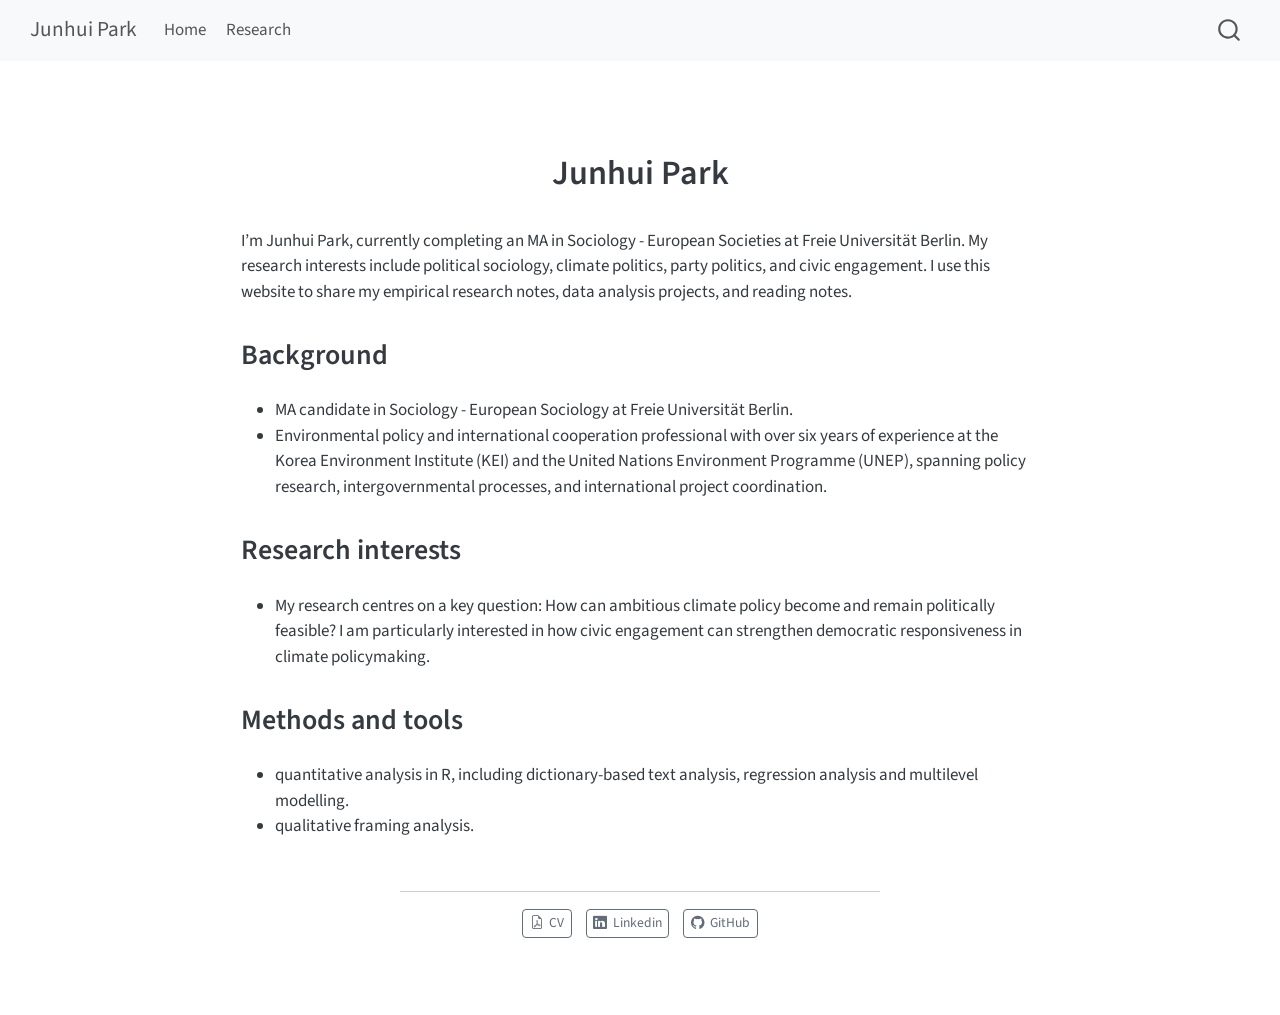
==== docs/about.html @ 2f79272e "Add Quarto research portfolio" ====
<!DOCTYPE html>
<html xmlns="http://www.w3.org/1999/xhtml" lang="en" xml:lang="en"><head>

<meta charset="utf-8">
<meta name="generator" content="quarto-1.10.18">

<meta name="viewport" content="width=device-width, initial-scale=1.0, user-scalable=yes">


<title>Junhui Park</title>
<style>
/* Default styles provided by pandoc.
** See https://pandoc.org/MANUAL.html#variables-for-html for config info.
*/
span.smallcaps{font-variant: small-caps;}
div.columns{display: flex; gap: 1.5em;}
div.column{flex: auto;}
@media screen {
div.columns{gap: min(4vw, 1.5em);}
div.column{overflow-x: auto;}
}
div.hanging-indent{margin-left: 1.5em; text-indent: -1.5em;}
ul.task-list{list-style: none;}
ul.task-list li input[type="checkbox"] {
  width: 0.8em;
  margin: 0 0.8em 0.2em -1em; /* quarto-specific, see https://github.com/quarto-dev/quarto-cli/issues/4556 */ 
  vertical-align: middle;
}
</style>


<script src="site_libs/quarto-nav/quarto-nav.js"></script>
<script src="site_libs/quarto-nav/headroom.min.js"></script>
<script src="site_libs/clipboard/clipboard.min.js"></script>
<script src="site_libs/quarto-search/autocomplete.umd.js"></script>
<script src="site_libs/quarto-search/fuse.min.js"></script>
<script src="site_libs/quarto-search/quarto-search.js"></script>
<meta name="quarto:offset" content="./">
<script src="site_libs/quarto-html/quarto.js" type="module"></script>
<script src="site_libs/quarto-html/tabsets/tabsets.js" type="module"></script>
<script src="site_libs/quarto-html/popper.min.js"></script>
<script src="site_libs/quarto-html/tippy.umd.min.js"></script>
<link href="site_libs/quarto-html/tippy.css" rel="stylesheet">
<link href="site_libs/quarto-html/quarto-syntax-highlighting-64a204ab8560d761af7679ceaba22944.css" rel="stylesheet" id="quarto-text-highlighting-styles">
<script src="site_libs/bootstrap/bootstrap.min.js"></script>
<link href="site_libs/bootstrap/bootstrap-icons.css" rel="stylesheet">
<link href="site_libs/bootstrap/bootstrap-445b8638c3d06994fee0907d791121c4.min.css" rel="stylesheet" append-hash="true" id="quarto-bootstrap" data-mode="light">
<script id="quarto-search-options" type="application/json">{
  "location": "navbar",
  "copy-button": false,
  "collapse-after": 3,
  "panel-placement": "end",
  "type": "overlay",
  "limit": 50,
  "keyboard-shortcut": [
    "f",
    "/",
    "s"
  ],
  "show-item-context": false,
  "language": {
    "search-no-results-text": "No results",
    "search-matching-documents-text": "matching documents",
    "search-copy-link-title": "Copy link to search",
    "search-hide-matches-text": "Hide additional matches",
    "search-more-match-text": "more match in this document",
    "search-more-matches-text": "more matches in this document",
    "search-clear-button-title": "Clear",
    "search-text-placeholder": "",
    "search-detached-cancel-button-title": "Cancel",
    "search-submit-button-title": "Submit",
    "search-label": "Search"
  }
}</script>


<link rel="stylesheet" href="styles.css">
</head>

<body class="nav-fixed fullcontent quarto-light">

<div id="quarto-search-results"></div>
  <header id="quarto-header" class="headroom fixed-top">
    <nav class="navbar navbar-expand-lg " data-bs-theme="dark">
      <div class="navbar-container container-fluid">
      <div class="navbar-brand-container mx-auto">
    <a class="navbar-brand" href="./index.html">
    <span class="navbar-title">Junhui Park</span>
    </a>
  </div>
            <div id="quarto-search" class="" title="Search"></div>
          <button class="navbar-toggler" type="button" data-bs-toggle="collapse" data-bs-target="#navbarCollapse" aria-controls="navbarCollapse" role="menu" aria-expanded="false" aria-label="Toggle navigation" onclick="if (window.quartoToggleHeadroom) { window.quartoToggleHeadroom(); }">
  <span class="navbar-toggler-icon"></span>
</button>
          <div class="collapse navbar-collapse" id="navbarCollapse">
            <ul class="navbar-nav navbar-nav-scroll me-auto">
  <li class="nav-item">
    <a class="nav-link" href="./index.html"> 
<span class="menu-text">Home</span></a>
  </li>  
  <li class="nav-item">
    <a class="nav-link" href="./research.html"> 
<span class="menu-text">Research</span></a>
  </li>  
</ul>
          </div> <!-- /navcollapse -->
            <div class="quarto-navbar-tools">
</div>
      </div> <!-- /container-fluid -->
    </nav>
</header>
<!-- content -->
<div id="quarto-content" class="quarto-container page-columns page-rows-contents page-layout-article page-navbar">
<!-- sidebar -->
<!-- margin-sidebar -->
    
<!-- main -->
<div class="quarto-about-jolla">
 <header id="title-block-header" class="quarto-title-block default">
<div class="quarto-title">
<h1 class="title">Junhui Park</h1>
</div>
<div class="quarto-title-meta">
  </div>
</header><main class="content" id="quarto-document-content">
<div class="about-text">
<p>I’m Junhui Park, currently completing an MA in Sociology - European Societies at Freie Universität Berlin. My research interests include political sociology, climate politics, party politics, and civic engagement. I use this website to share my empirical research notes, data analysis projects, and reading notes.</p>
<section id="background" class="level2">
<h2 data-anchor-id="background">Background</h2>
<ul>
<li>MA candidate in Sociology - European Sociology at Freie Universität Berlin.</li>
<li>Environmental policy and international cooperation professional with over six years of experience at the Korea Environment Institute (KEI) and the United Nations Environment Programme (UNEP), spanning policy research, intergovernmental processes, and international project coordination.</li>
</ul>
</section>
<section id="research-interests" class="level2">
<h2 data-anchor-id="research-interests">Research interests</h2>
<ul>
<li>My research centres on a key question: How can ambitious climate policy become and remain politically feasible? I am particularly interested in how civic engagement can strengthen democratic responsiveness in climate policymaking.</li>
</ul>
</section>
<section id="methods-and-tools" class="level2">
<h2 data-anchor-id="methods-and-tools">Methods and tools</h2>
<ul>
<li>quantitative analysis in R, including dictionary-based text analysis, regression analysis and multilevel modelling.</li>
<li>qualitative framing analysis.</li>
</ul>
</section>
</div>


</main> 
  <hr class="about-sep">
   <div class="about-links">
  <a href="/cv.pdf" class="about-link" rel="" target="">
    <i class="bi bi-file-earmark-pdf"></i>
     <span class="about-link-text">CV</span>
  </a>
  <a href="https://www.linkedin.com/in/junhui-park-3a9761114" class="about-link" rel="" target="">
    <i class="bi bi-linkedin"></i>
     <span class="about-link-text">Linkedin</span>
  </a>
  <a href="https://github.com/joon-84" class="about-link" rel="" target="">
    <i class="bi bi-github"></i>
     <span class="about-link-text">GitHub</span>
  </a>
</div>
</div>
 <!-- /main -->
<script id="quarto-html-after-body" type="application/javascript">
  window.document.addEventListener("DOMContentLoaded", function (event) {
    const isCodeAnnotation = (el) => {
      for (const clz of el.classList) {
        if (clz.startsWith('code-annotation-')) {                     
          return true;
        }
      }
      return false;
    }
    const onCopySuccess = function(e) {
      // button target
      const button = e.trigger;
      // don't keep focus
      button.blur();
      // flash "checked"
      button.classList.add('code-copy-button-checked');
      var currentTitle = button.getAttribute("title");
      button.setAttribute("title", "Copied!");
      let tooltip;
      if (window.bootstrap) {
        button.setAttribute("data-bs-toggle", "tooltip");
        button.setAttribute("data-bs-placement", "left");
        button.setAttribute("data-bs-title", "Copied!");
        tooltip = new bootstrap.Tooltip(button, 
          { trigger: "manual", 
            customClass: "code-copy-button-tooltip",
            offset: [0, -8]});
        tooltip.show();    
      }
      setTimeout(function() {
        if (tooltip) {
          tooltip.hide();
          button.removeAttribute("data-bs-title");
          button.removeAttribute("data-bs-toggle");
          button.removeAttribute("data-bs-placement");
        }
        button.setAttribute("title", currentTitle);
        button.classList.remove('code-copy-button-checked');
      }, 1000);
      // clear code selection
      e.clearSelection();
    }
    const getTextToCopy = function(trigger) {
      const outerScaffold = trigger.parentElement.cloneNode(true);
      const codeEl = outerScaffold.querySelector('code');
      for (const childEl of codeEl.children) {
        if (isCodeAnnotation(childEl)) {
          childEl.remove();
        }
      }
      return codeEl.innerText;
    }
    const clipboard = new window.ClipboardJS('.code-copy-button:not([data-in-quarto-modal])', {
      text: getTextToCopy
    });
    clipboard.on('success', onCopySuccess);
    if (window.document.getElementById('quarto-embedded-source-code-modal')) {
      const clipboardModal = new window.ClipboardJS('.code-copy-button[data-in-quarto-modal]', {
        text: getTextToCopy,
        container: window.document.getElementById('quarto-embedded-source-code-modal')
      });
      clipboardModal.on('success', onCopySuccess);
    }
      var localhostRegex = new RegExp(/^(?:http|https):\/\/localhost\:?[0-9]*\//);
      var mailtoRegex = new RegExp(/^mailto:/);
        var filterRegex = new RegExp('/' + window.location.host + '/');
      var isInternal = (href) => {
          return filterRegex.test(href) || localhostRegex.test(href) || mailtoRegex.test(href);
      }
      // Inspect non-navigation links and adorn them if external
     var links = window.document.querySelectorAll('a[href]:not(.nav-link):not(.navbar-brand):not(.toc-action):not(.sidebar-link):not(.sidebar-item-toggle):not(.pagination-link):not(.no-external):not([aria-hidden]):not(.dropdown-item):not(.quarto-navigation-tool):not(.about-link)');
      for (var i=0; i<links.length; i++) {
        const link = links[i];
        if (!isInternal(link.href)) {
          // undo the damage that might have been done by quarto-nav.js in the case of
          // links that we want to consider external
          if (link.dataset.originalHref !== undefined) {
            link.href = link.dataset.originalHref;
          }
        }
      }
    function tippyHover(el, contentFn, onTriggerFn, onUntriggerFn) {
      const config = {
        allowHTML: true,
        maxWidth: 500,
        delay: 100,
        arrow: false,
        appendTo: function(el) {
            return el.parentElement;
        },
        interactive: true,
        interactiveBorder: 10,
        theme: 'quarto',
        placement: 'bottom-start',
      };
      if (contentFn) {
        config.content = contentFn;
      }
      if (onTriggerFn) {
        config.onTrigger = onTriggerFn;
      }
      if (onUntriggerFn) {
        config.onUntrigger = onUntriggerFn;
      }
      window.tippy(el, config); 
    }
    const noterefs = window.document.querySelectorAll('a[role="doc-noteref"]');
    for (var i=0; i<noterefs.length; i++) {
      const ref = noterefs[i];
      tippyHover(ref, function() {
        // use id or data attribute instead here
        let href = ref.getAttribute('data-footnote-href') || ref.getAttribute('href');
        try { href = new URL(href).hash; } catch {}
        const id = href.replace(/^#\/?/, "");
        const note = window.document.getElementById(id);
        if (note) {
          return note.innerHTML;
        } else {
          return "";
        }
      });
    }
    const xrefs = window.document.querySelectorAll('a.quarto-xref');
    const processXRef = (id, note) => {
      // Strip column container classes
      const stripColumnClz = (el) => {
        el.classList.remove("page-full", "page-columns");
        if (el.children) {
          for (const child of el.children) {
            stripColumnClz(child);
          }
        }
      }
      stripColumnClz(note)
      if (id === null || id.startsWith('sec-')) {
        // Special case sections, only their first couple elements
        const container = document.createElement("div");
        if (note.children && note.children.length > 2) {
          container.appendChild(note.children[0].cloneNode(true));
          for (let i = 1; i < note.children.length; i++) {
            const child = note.children[i];
            if (child.tagName === "P" && child.innerText === "") {
              continue;
            } else {
              container.appendChild(child.cloneNode(true));
              break;
            }
          }
          if (window.Quarto?.typesetMath) {
            window.Quarto.typesetMath(container);
          }
          return container.innerHTML
        } else {
          if (window.Quarto?.typesetMath) {
            window.Quarto.typesetMath(note);
          }
          return note.innerHTML;
        }
      } else {
        // Remove any anchor links if they are present
        const anchorLink = note.querySelector('a.anchorjs-link');
        if (anchorLink) {
          anchorLink.remove();
        }
        if (window.Quarto?.typesetMath) {
          window.Quarto.typesetMath(note);
        }
        if (note.classList.contains("callout")) {
          return note.outerHTML;
        } else {
          return note.innerHTML;
        }
      }
    }
    for (var i=0; i<xrefs.length; i++) {
      const xref = xrefs[i];
      tippyHover(xref, undefined, function(instance) {
        instance.disable();
        let url = xref.getAttribute('href');
        let hash = undefined; 
        if (url.startsWith('#')) {
          hash = url;
        } else {
          try { hash = new URL(url).hash; } catch {}
        }
        if (hash) {
          const id = hash.replace(/^#\/?/, "");
          const note = window.document.getElementById(id);
          if (note !== null) {
            try {
              const html = processXRef(id, note.cloneNode(true));
              instance.setContent(html);
            } finally {
              instance.enable();
              instance.show();
            }
          } else {
            // See if we can fetch this
            fetch(url.split('#')[0])
            .then(res => res.text())
            .then(html => {
              const parser = new DOMParser();
              const htmlDoc = parser.parseFromString(html, "text/html");
              const note = htmlDoc.getElementById(id);
              if (note !== null) {
                const html = processXRef(id, note);
                instance.setContent(html);
              } 
            }).finally(() => {
              instance.enable();
              instance.show();
            });
          }
        } else {
          // See if we can fetch a full url (with no hash to target)
          // This is a special case and we should probably do some content thinning / targeting
          fetch(url)
          .then(res => res.text())
          .then(html => {
            const parser = new DOMParser();
            const htmlDoc = parser.parseFromString(html, "text/html");
            const note = htmlDoc.querySelector('main.content');
            if (note !== null) {
              // This should only happen for chapter cross references
              // (since there is no id in the URL)
              // remove the first header
              if (note.children.length > 0 && note.children[0].tagName === "HEADER") {
                note.children[0].remove();
              }
              const html = processXRef(null, note);
              instance.setContent(html);
            } 
          }).finally(() => {
            instance.enable();
            instance.show();
          });
        }
      }, function(instance) {
      });
    }
        let selectedAnnoteEl;
        const selectorForAnnotation = ( cell, annotation) => {
          let cellAttr = 'data-code-cell="' + cell + '"';
          let lineAttr = 'data-code-annotation="' +  annotation + '"';
          const selector = 'span[' + cellAttr + '][' + lineAttr + ']';
          return selector;
        }
        const selectCodeLines = (annoteEl) => {
          const doc = window.document;
          const targetCell = annoteEl.getAttribute("data-target-cell");
          const targetAnnotation = annoteEl.getAttribute("data-target-annotation");
          const annoteSpan = window.document.querySelector(selectorForAnnotation(targetCell, targetAnnotation));
          const lines = annoteSpan.getAttribute("data-code-lines").split(",");
          const lineIds = lines.map((line) => {
            return targetCell + "-" + line;
          })
          let top = null;
          let height = null;
          let parent = null;
          if (lineIds.length > 0) {
              //compute the position of the single el (top and bottom and make a div)
              const el = window.document.getElementById(lineIds[0]);
              top = el.offsetTop;
              height = el.offsetHeight;
              parent = el.parentElement.parentElement;
            if (lineIds.length > 1) {
              const lastEl = window.document.getElementById(lineIds[lineIds.length - 1]);
              const bottom = lastEl.offsetTop + lastEl.offsetHeight;
              height = bottom - top;
            }
            if (top !== null && height !== null && parent !== null) {
              // cook up a div (if necessary) and position it 
              let div = window.document.getElementById("code-annotation-line-highlight");
              if (div === null) {
                div = window.document.createElement("div");
                div.setAttribute("id", "code-annotation-line-highlight");
                div.style.position = 'absolute';
                parent.appendChild(div);
              }
              div.style.top = top - 2 + "px";
              div.style.height = height + 4 + "px";
              div.style.left = 0;
              let gutterDiv = window.document.getElementById("code-annotation-line-highlight-gutter");
              if (gutterDiv === null) {
                gutterDiv = window.document.createElement("div");
                gutterDiv.setAttribute("id", "code-annotation-line-highlight-gutter");
                gutterDiv.style.position = 'absolute';
                const codeCell = window.document.getElementById(targetCell);
                const gutter = codeCell.querySelector('.code-annotation-gutter');
                gutter.appendChild(gutterDiv);
              }
              gutterDiv.style.top = top - 2 + "px";
              gutterDiv.style.height = height + 4 + "px";
            }
            selectedAnnoteEl = annoteEl;
          }
        };
        const unselectCodeLines = () => {
          const elementsIds = ["code-annotation-line-highlight", "code-annotation-line-highlight-gutter"];
          elementsIds.forEach((elId) => {
            const div = window.document.getElementById(elId);
            if (div) {
              div.remove();
            }
          });
          selectedAnnoteEl = undefined;
        };
          // Handle positioning of the toggle
      window.addEventListener(
        "resize",
        throttle(() => {
          elRect = undefined;
          if (selectedAnnoteEl) {
            selectCodeLines(selectedAnnoteEl);
          }
        }, 10)
      );
      function throttle(fn, ms) {
      let throttle = false;
      let timer;
        return (...args) => {
          if(!throttle) { // first call gets through
              fn.apply(this, args);
              throttle = true;
          } else { // all the others get throttled
              if(timer) clearTimeout(timer); // cancel #2
              timer = setTimeout(() => {
                fn.apply(this, args);
                timer = throttle = false;
              }, ms);
          }
        };
      }
        // Attach click handler to the DT
        const annoteDls = window.document.querySelectorAll('dt[data-target-cell]');
        for (const annoteDlNode of annoteDls) {
          annoteDlNode.addEventListener('click', (event) => {
            const clickedEl = event.target;
            if (clickedEl !== selectedAnnoteEl) {
              unselectCodeLines();
              const activeEl = window.document.querySelector('dt[data-target-cell].code-annotation-active');
              if (activeEl) {
                activeEl.classList.remove('code-annotation-active');
              }
              selectCodeLines(clickedEl);
              clickedEl.classList.add('code-annotation-active');
            } else {
              // Unselect the line
              unselectCodeLines();
              clickedEl.classList.remove('code-annotation-active');
            }
          });
        }
    const findCites = (el) => {
      const parentEl = el.parentElement;
      if (parentEl) {
        const cites = parentEl.dataset.cites;
        if (cites) {
          return {
            el,
            cites: cites.split(' ')
          };
        } else {
          return findCites(el.parentElement)
        }
      } else {
        return undefined;
      }
    };
    var bibliorefs = window.document.querySelectorAll('a[role="doc-biblioref"]');
    for (var i=0; i<bibliorefs.length; i++) {
      const ref = bibliorefs[i];
      const citeInfo = findCites(ref);
      if (citeInfo) {
        tippyHover(citeInfo.el, function() {
          var popup = window.document.createElement('div');
          citeInfo.cites.forEach(function(cite) {
            var citeDiv = window.document.createElement('div');
            citeDiv.classList.add('hanging-indent');
            citeDiv.classList.add('csl-entry');
            var biblioDiv = window.document.getElementById('ref-' + cite);
            if (biblioDiv) {
              citeDiv.innerHTML = biblioDiv.innerHTML;
            }
            popup.appendChild(citeDiv);
          });
          return popup.innerHTML;
        });
      }
    }
  });
  </script>
</div> <!-- /content -->




</body></html>
---- docs/site_libs/quarto-html/tippy.css ----
.tippy-box[data-animation=fade][data-state=hidden]{opacity:0}[data-tippy-root]{max-width:calc(100vw - 10px)}.tippy-box{position:relative;background-color:#333;color:#fff;border-radius:4px;font-size:14px;line-height:1.4;white-space:normal;outline:0;transition-property:transform,visibility,opacity}.tippy-box[data-placement^=top]>.tippy-arrow{bottom:0}.tippy-box[data-placement^=top]>.tippy-arrow:before{bottom:-7px;left:0;border-width:8px 8px 0;border-top-color:initial;transform-origin:center top}.tippy-box[data-placement^=bottom]>.tippy-arrow{top:0}.tippy-box[data-placement^=bottom]>.tippy-arrow:before{top:-7px;left:0;border-width:0 8px 8px;border-bottom-color:initial;transform-origin:center bottom}.tippy-box[data-placement^=left]>.tippy-arrow{right:0}.tippy-box[data-placement^=left]>.tippy-arrow:before{border-width:8px 0 8px 8px;border-left-color:initial;right:-7px;transform-origin:center left}.tippy-box[data-placement^=right]>.tippy-arrow{left:0}.tippy-box[data-placement^=right]>.tippy-arrow:before{left:-7px;border-width:8px 8px 8px 0;border-right-color:initial;transform-origin:center right}.tippy-box[data-inertia][data-state=visible]{transition-timing-function:cubic-bezier(.54,1.5,.38,1.11)}.tippy-arrow{width:16px;height:16px;color:#333}.tippy-arrow:before{content:"";position:absolute;border-color:transparent;border-style:solid}.tippy-content{position:relative;padding:5px 9px;z-index:1}
---- docs/site_libs/quarto-html/quarto-syntax-highlighting-64a204ab8560d761af7679ceaba22944.css ----
/* quarto syntax highlight colors */
:root {
  --quarto-hl-ot-color: #003B4F;
  --quarto-hl-at-color: #657422;
  --quarto-hl-ss-color: #20794D;
  --quarto-hl-an-color: #5E5E5E;
  --quarto-hl-fu-color: #4758AB;
  --quarto-hl-st-color: #20794D;
  --quarto-hl-cf-color: #003B4F;
  --quarto-hl-op-color: #5E5E5E;
  --quarto-hl-er-color: #AD0000;
  --quarto-hl-bn-color: #AD0000;
  --quarto-hl-al-color: #AD0000;
  --quarto-hl-va-color: #111111;
  --quarto-hl-bu-color: inherit;
  --quarto-hl-ex-color: inherit;
  --quarto-hl-pp-color: #AD0000;
  --quarto-hl-in-color: #5E5E5E;
  --quarto-hl-vs-color: #20794D;
  --quarto-hl-wa-color: #5E5E5E;
  --quarto-hl-do-color: #5E5E5E;
  --quarto-hl-im-color: #00769E;
  --quarto-hl-ch-color: #20794D;
  --quarto-hl-dt-color: #AD0000;
  --quarto-hl-fl-color: #AD0000;
  --quarto-hl-co-color: #5E5E5E;
  --quarto-hl-cv-color: #5E5E5E;
  --quarto-hl-cn-color: #8f5902;
  --quarto-hl-sc-color: #5E5E5E;
  --quarto-hl-dv-color: #AD0000;
  --quarto-hl-kw-color: #003B4F;
}

/* other quarto variables */
:root {
  --quarto-font-monospace: SFMono-Regular, Menlo, Monaco, Consolas, "Liberation Mono", "Courier New", monospace;
}

/* syntax highlight based on Pandoc's rules */
pre > code.sourceCode > span {
  color: #003B4F;
}

code.sourceCode > span {
  color: #003B4F;
}

div.sourceCode,
div.sourceCode pre.sourceCode {
  color: #003B4F;
}

/* Normal */
code span {
  color: #003B4F;
}

/* Alert */
code span.al {
  color: #AD0000;
  font-style: inherit;
}

/* Annotation */
code span.an {
  color: #5E5E5E;
  font-style: inherit;
}

/* Attribute */
code span.at {
  color: #657422;
  font-style: inherit;
}

/* BaseN */
code span.bn {
  color: #AD0000;
  font-style: inherit;
}

/* BuiltIn */
code span.bu {
  font-style: inherit;
}

/* ControlFlow */
code span.cf {
  color: #003B4F;
  font-weight: bold;
  font-style: inherit;
}

/* Char */
code span.ch {
  color: #20794D;
  font-style: inherit;
}

/* Constant */
code span.cn {
  color: #8f5902;
  font-style: inherit;
}

/* Comment */
code span.co {
  color: #5E5E5E;
  font-style: inherit;
}

/* CommentVar */
code span.cv {
  color: #5E5E5E;
  font-style: italic;
}

/* Documentation */
code span.do {
  color: #5E5E5E;
  font-style: italic;
}

/* DataType */
code span.dt {
  color: #AD0000;
  font-style: inherit;
}

/* DecVal */
code span.dv {
  color: #AD0000;
  font-style: inherit;
}

/* Error */
code span.er {
  color: #AD0000;
  font-style: inherit;
}

/* Extension */
code span.ex {
  font-style: inherit;
}

/* Float */
code span.fl {
  color: #AD0000;
  font-style: inherit;
}

/* Function */
code span.fu {
  color: #4758AB;
  font-style: inherit;
}

/* Import */
code span.im {
  color: #00769E;
  font-style: inherit;
}

/* Information */
code span.in {
  color: #5E5E5E;
  font-style: inherit;
}

/* Keyword */
code span.kw {
  color: #003B4F;
  font-weight: bold;
  font-style: inherit;
}

/* Operator */
code span.op {
  color: #5E5E5E;
  font-style: inherit;
}

/* Other */
code span.ot {
  color: #003B4F;
  font-style: inherit;
}

/* Preprocessor */
code span.pp {
  color: #AD0000;
  font-style: inherit;
}

/* SpecialChar */
code span.sc {
  color: #5E5E5E;
  font-style: inherit;
}

/* SpecialString */
code span.ss {
  color: #20794D;
  font-style: inherit;
}

/* String */
code span.st {
  color: #20794D;
  font-style: inherit;
}

/* Variable */
code span.va {
  color: #111111;
  font-style: inherit;
}

/* VerbatimString */
code span.vs {
  color: #20794D;
  font-style: inherit;
}

/* Warning */
code span.wa {
  color: #5E5E5E;
  font-style: italic;
}

.prevent-inlining {
  content: "</";
}

/*# sourceMappingURL=9d8d5bb603a83b8298b89080a598c93b.css.map */
---- docs/styles.css ----
/* css styles */
.home-layout {
 display: grid;
 grid-template-columns: 1fr;
 gap: 3rem;
 align-items: start;
 margin-top: 2rem;
}

.home-interests {
 background-color: #e5eddd;
 padding: 1.5rem;
 border-radius: 12px;
}

.home-interests h2 {
 margin-top: 0;
 font-size: 1.3rem;
 border-bottom: none;
}

@media (max-width: 768px) {
 .home-layout {
  grid-template-columns: 1fr;
 }
}


.about-text {
width: 100%;
text-align: left;
}
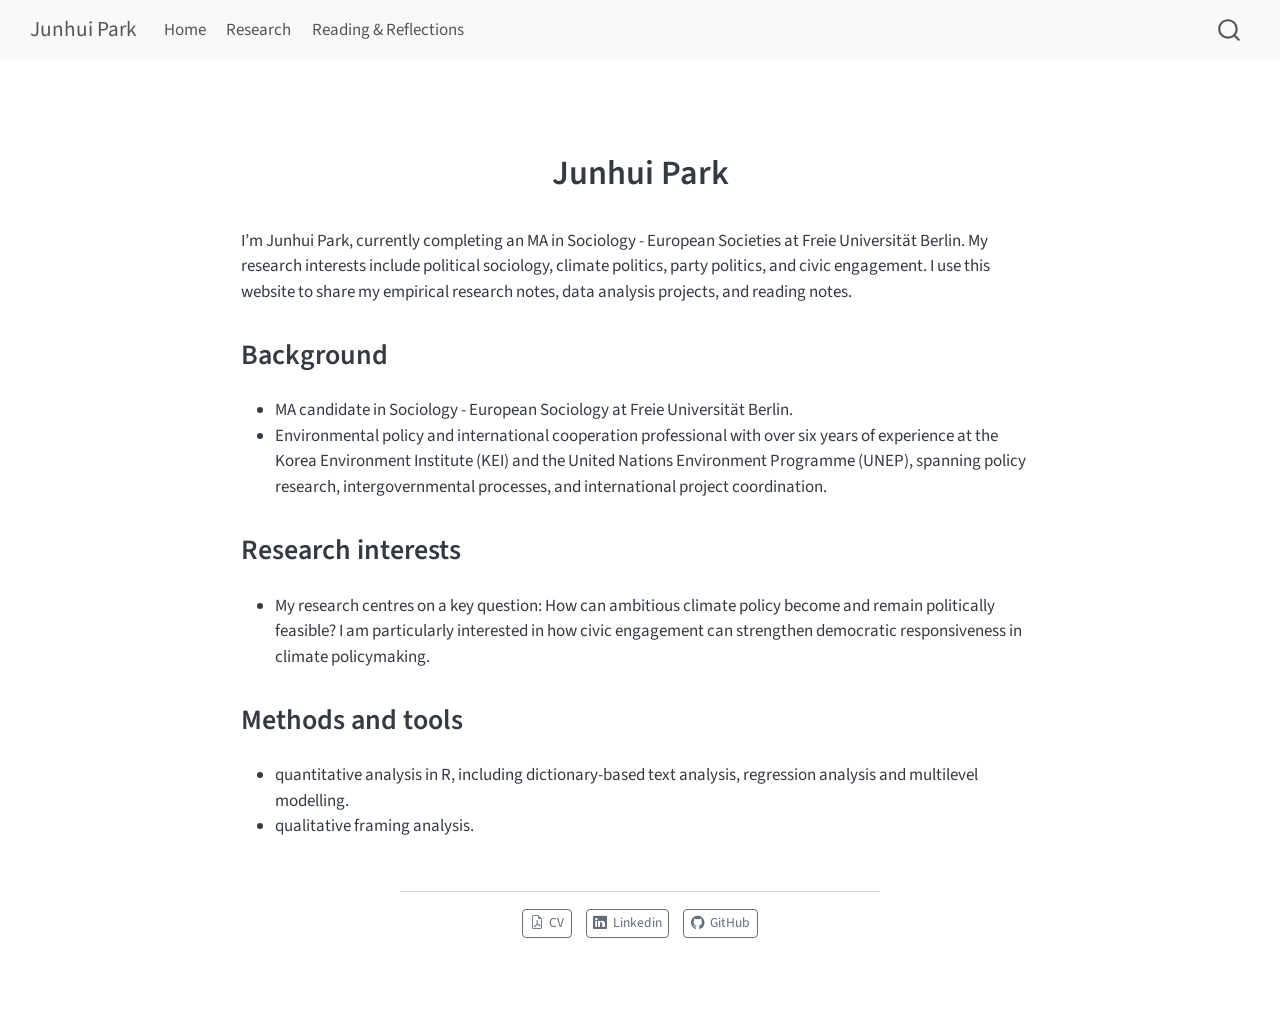
==== commit af9f9008: "Add Reading and Reflections section" ====
--- a/docs/about.html
+++ b/docs/about.html
@@ -101,6 +101,10 @@
   <li class="nav-item">
     <a class="nav-link" href="./research.html"> 
 <span class="menu-text">Research</span></a>
+  </li>  
+  <li class="nav-item">
+    <a class="nav-link" href="./reading.html"> 
+<span class="menu-text">Reading &amp; Reflections</span></a>
   </li>  
 </ul>
           </div> <!-- /navcollapse -->
@@ -232,7 +236,7 @@
     }
       var localhostRegex = new RegExp(/^(?:http|https):\/\/localhost\:?[0-9]*\//);
       var mailtoRegex = new RegExp(/^mailto:/);
-        var filterRegex = new RegExp('/' + window.location.host + '/');
+        var filterRegex = new RegExp("https:\/\/junhui-park\.github\.io");
       var isInternal = (href) => {
           return filterRegex.test(href) || localhostRegex.test(href) || mailtoRegex.test(href);
       }
